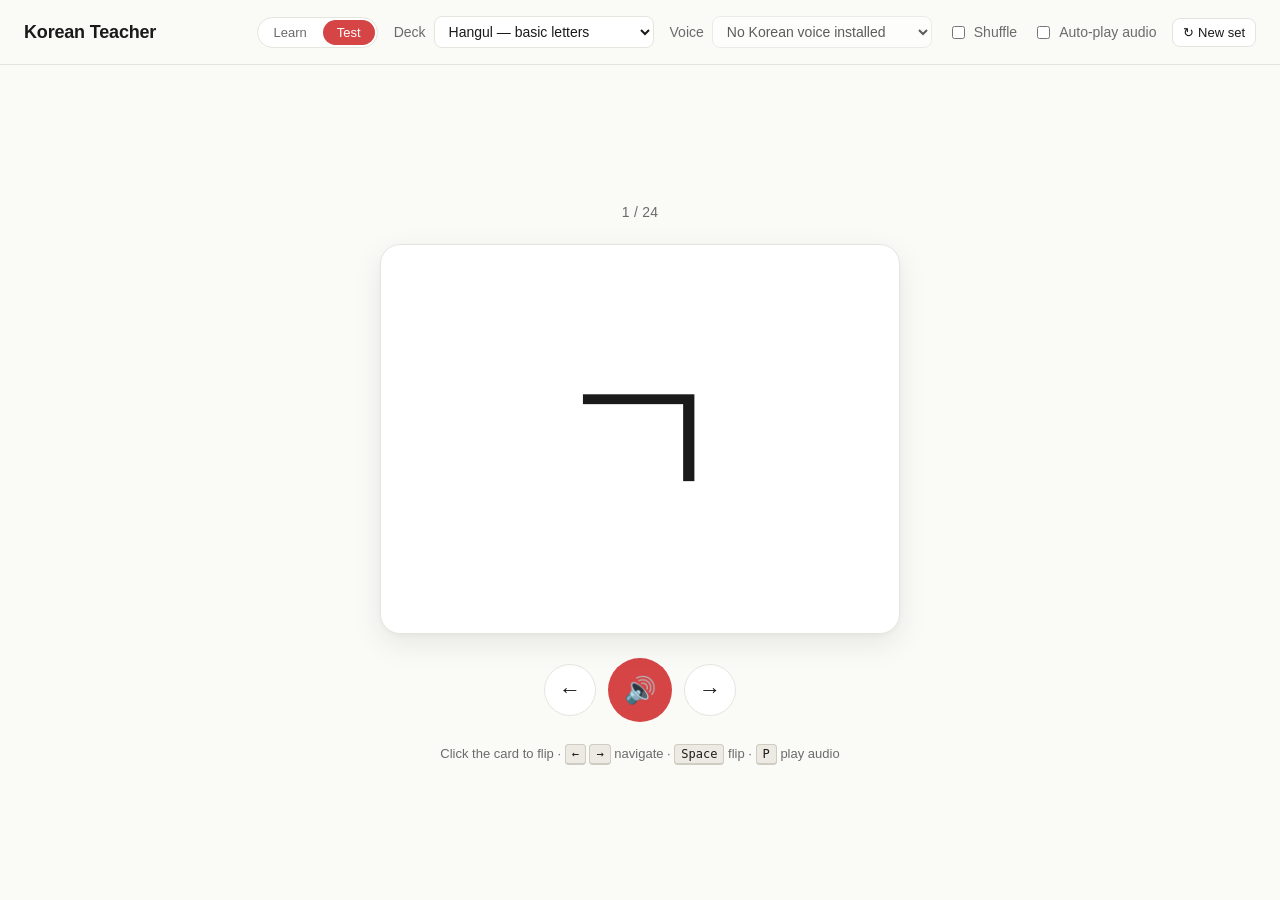
==== index.html @ 8304a4d2 "Initial commit: Korean Teacher flashcard app Vanilla HTML/CSS/JS web app for practicing Hangul readi" ====
<!doctype html>
<html lang="en">
<head>
  <meta charset="utf-8">
  <meta name="viewport" content="width=device-width, initial-scale=1, viewport-fit=cover">
  <meta name="color-scheme" content="light dark">
  <title>Korean Teacher</title>
  <link rel="stylesheet" href="styles.css">
</head>
<body>
  <header class="topbar">
    <h1>Korean Teacher</h1>
    <div class="controls-top">
      <div class="seg" role="radiogroup" aria-label="Mode">
        <button class="seg-btn" data-mode="learn" role="radio" aria-checked="false">Learn</button>
        <button class="seg-btn" data-mode="test"  role="radio" aria-checked="true">Test</button>
      </div>
      <label class="deck-select">
        Deck
        <select id="deck"></select>
      </label>
      <label class="deck-select">
        Voice
        <select id="voice"></select>
      </label>
      <label class="toggle">
        <input type="checkbox" id="shuffle">
        Shuffle
      </label>
      <label class="toggle">
        <input type="checkbox" id="autoplay">
        Auto-play audio
      </label>
      <button id="reshuffle" class="mini" title="New random order / regenerate">↻ New set</button>
    </div>
  </header>

  <main class="stage">
    <div class="counter" id="counter">— / —</div>

    <button class="card" id="card" data-mode="test" aria-label="Flashcard">
      <div class="card-inner" id="card-inner">
        <div class="face face-front">
          <div class="front-text" id="front-text">…</div>
          <div class="back-text learn-reveal" id="front-back-text"></div>
          <div class="extra-text learn-reveal" id="front-extra-text"></div>
        </div>
        <div class="face face-back">
          <div class="back-text" id="back-text">…</div>
          <div class="extra-text" id="extra-text"></div>
        </div>
      </div>
    </button>

    <div class="controls-bottom">
      <button id="prev" class="nav" aria-label="Previous">←</button>
      <button id="play" class="play" aria-label="Play audio">🔊</button>
      <button id="next" class="nav" aria-label="Next">→</button>
    </div>

    <p class="hint" id="hint">
      Click the card to flip · <kbd>←</kbd> <kbd>→</kbd> navigate · <kbd>Space</kbd> flip · <kbd>P</kbd> play audio
    </p>
  </main>

  <script src="data.js"></script>
  <script src="app.js"></script>
</body>
</html>
---- styles.css ----
:root {
  --bg: #fafaf7;
  --fg: #1a1a1a;
  --muted: #6b6b6b;
  --card-bg: #ffffff;
  --card-border: #e5e5e0;
  --card-shadow: 0 10px 30px rgba(0, 0, 0, 0.08), 0 2px 6px rgba(0, 0, 0, 0.04);
  --accent: #d64545;
  --accent-ink: #ffffff;
  --kbd-bg: #eceae3;
  --kbd-border: #cfccc2;
}

@media (prefers-color-scheme: dark) {
  :root {
    --bg: #151514;
    --fg: #f2f0ea;
    --muted: #9a9a94;
    --card-bg: #1f1f1e;
    --card-border: #35342f;
    --card-shadow: 0 10px 30px rgba(0, 0, 0, 0.5), 0 2px 6px rgba(0, 0, 0, 0.3);
    --accent: #e86a6a;
    --kbd-bg: #2a2927;
    --kbd-border: #3d3b37;
  }
}

* { box-sizing: border-box; }

html, body {
  margin: 0;
  padding: 0;
  height: 100%;
}

body {
  background: var(--bg);
  color: var(--fg);
  font-family: -apple-system, BlinkMacSystemFont, "Segoe UI", "Apple SD Gothic Neo",
               "Malgun Gothic", "Noto Sans KR", sans-serif;
  display: flex;
  flex-direction: column;
  min-height: 100vh;
}

/* ---------- Top bar ---------- */

.topbar {
  display: flex;
  flex-wrap: wrap;
  align-items: center;
  justify-content: space-between;
  gap: 16px;
  padding: 16px 24px;
  border-bottom: 1px solid var(--card-border);
}

.topbar h1 {
  margin: 0;
  font-size: 18px;
  font-weight: 600;
  letter-spacing: -0.01em;
}

.controls-top {
  display: flex;
  flex-wrap: wrap;
  align-items: center;
  gap: 16px;
}

.deck-select {
  display: inline-flex;
  align-items: center;
  gap: 8px;
  font-size: 14px;
  color: var(--muted);
}

select {
  font: inherit;
  font-size: 14px;
  color: var(--fg);
  background: var(--card-bg);
  border: 1px solid var(--card-border);
  border-radius: 8px;
  padding: 6px 10px;
  min-width: 220px;
}

.toggle {
  display: inline-flex;
  align-items: center;
  gap: 6px;
  font-size: 14px;
  color: var(--muted);
  cursor: pointer;
  user-select: none;
}

.toggle input { accent-color: var(--accent); }

button.mini {
  font: inherit;
  font-size: 13px;
  color: var(--fg);
  background: var(--card-bg);
  border: 1px solid var(--card-border);
  border-radius: 8px;
  padding: 6px 10px;
  cursor: pointer;
}

button.mini:hover { border-color: var(--accent); }

/* ---------- Mode segmented control ---------- */

.seg {
  display: inline-flex;
  border: 1px solid var(--card-border);
  border-radius: 999px;
  background: var(--card-bg);
  padding: 2px;
  gap: 2px;
}

.seg-btn {
  font: inherit;
  font-size: 13px;
  font-weight: 500;
  color: var(--muted);
  background: transparent;
  border: none;
  border-radius: 999px;
  padding: 5px 14px;
  cursor: pointer;
  transition: background 0.15s, color 0.15s;
}

.seg-btn[aria-checked="true"] {
  background: var(--accent);
  color: var(--accent-ink);
}

.seg-btn:not([aria-checked="true"]):hover { color: var(--fg); }

/* ---------- Stage / card ---------- */

.stage {
  flex: 1;
  display: flex;
  flex-direction: column;
  align-items: center;
  justify-content: center;
  gap: 24px;
  padding: 24px;
}

.counter {
  font-variant-numeric: tabular-nums;
  color: var(--muted);
  font-size: 14px;
  letter-spacing: 0.02em;
}

.card {
  all: unset;
  width: min(520px, 90vw);
  aspect-ratio: 4 / 3;
  perspective: 1200px;
  cursor: pointer;
  display: block;
}

.card-inner {
  position: relative;
  width: 100%;
  height: 100%;
  transition: transform 0.5s cubic-bezier(.2, .8, .2, 1);
  transform-style: preserve-3d;
}

.card.flipped .card-inner { transform: rotateY(180deg); }

/* Learn mode: no flipping, show everything on the front face. */
.learn-reveal { display: none; }
.card[data-mode="learn"] .card-inner { transform: none !important; transition: none; }
.card[data-mode="learn"] .face-back { display: none; }
.card[data-mode="learn"] .learn-reveal { display: block; }
.card[data-mode="learn"] .front-text { font-size: clamp(56px, 14vw, 140px); }
.card[data-mode="learn"] .face-front { gap: 4px; }
.card[data-mode="learn"] .face-front .back-text {
  font-size: clamp(22px, 4.5vw, 36px);
  color: var(--muted);
  font-weight: 500;
  margin-top: 8px;
}
.card[data-mode="learn"] .face-front .extra-text { margin-top: 2px; }

.face {
  position: absolute;
  inset: 0;
  backface-visibility: hidden;
  -webkit-backface-visibility: hidden;
  background: var(--card-bg);
  border: 1px solid var(--card-border);
  border-radius: 20px;
  box-shadow: var(--card-shadow);
  display: flex;
  flex-direction: column;
  align-items: center;
  justify-content: center;
  padding: 24px;
  text-align: center;
}

.face-back { transform: rotateY(180deg); }

.front-text {
  font-size: clamp(72px, 18vw, 180px);
  line-height: 1;
  font-weight: 500;
  letter-spacing: -0.02em;
}

.back-text {
  font-size: clamp(40px, 9vw, 88px);
  line-height: 1.1;
  font-weight: 500;
  letter-spacing: -0.01em;
}

.extra-text {
  margin-top: 12px;
  font-size: clamp(14px, 2.5vw, 20px);
  color: var(--muted);
}

/* ---------- Bottom controls ---------- */

.controls-bottom {
  display: flex;
  align-items: center;
  gap: 12px;
}

.nav, .play {
  font: inherit;
  background: var(--card-bg);
  color: var(--fg);
  border: 1px solid var(--card-border);
  border-radius: 999px;
  cursor: pointer;
  display: inline-flex;
  align-items: center;
  justify-content: center;
}

.nav {
  width: 52px;
  height: 52px;
  font-size: 22px;
}

.play {
  width: 64px;
  height: 64px;
  font-size: 26px;
  background: var(--accent);
  color: var(--accent-ink);
  border-color: transparent;
}

.nav:hover { border-color: var(--accent); }
.play:hover { filter: brightness(1.05); }
.nav:active, .play:active { transform: translateY(1px); }

.hint {
  color: var(--muted);
  font-size: 13px;
  text-align: center;
  margin: 0;
}

kbd {
  font-family: ui-monospace, SFMono-Regular, Menlo, monospace;
  font-size: 12px;
  padding: 2px 6px;
  border: 1px solid var(--kbd-border);
  border-bottom-width: 2px;
  border-radius: 4px;
  background: var(--kbd-bg);
  color: var(--fg);
}

/* ---------- Small screens ---------- */

@media (max-width: 520px) {
  .topbar { padding: 12px 16px; gap: 10px; }
  .topbar h1 { font-size: 16px; }
  .controls-top { gap: 10px; width: 100%; }
  select { flex: 1; min-width: 0; }
  .stage { padding: 16px; gap: 16px; }
  .nav { width: 44px; height: 44px; font-size: 20px; }
  .play { width: 56px; height: 56px; font-size: 24px; }
}
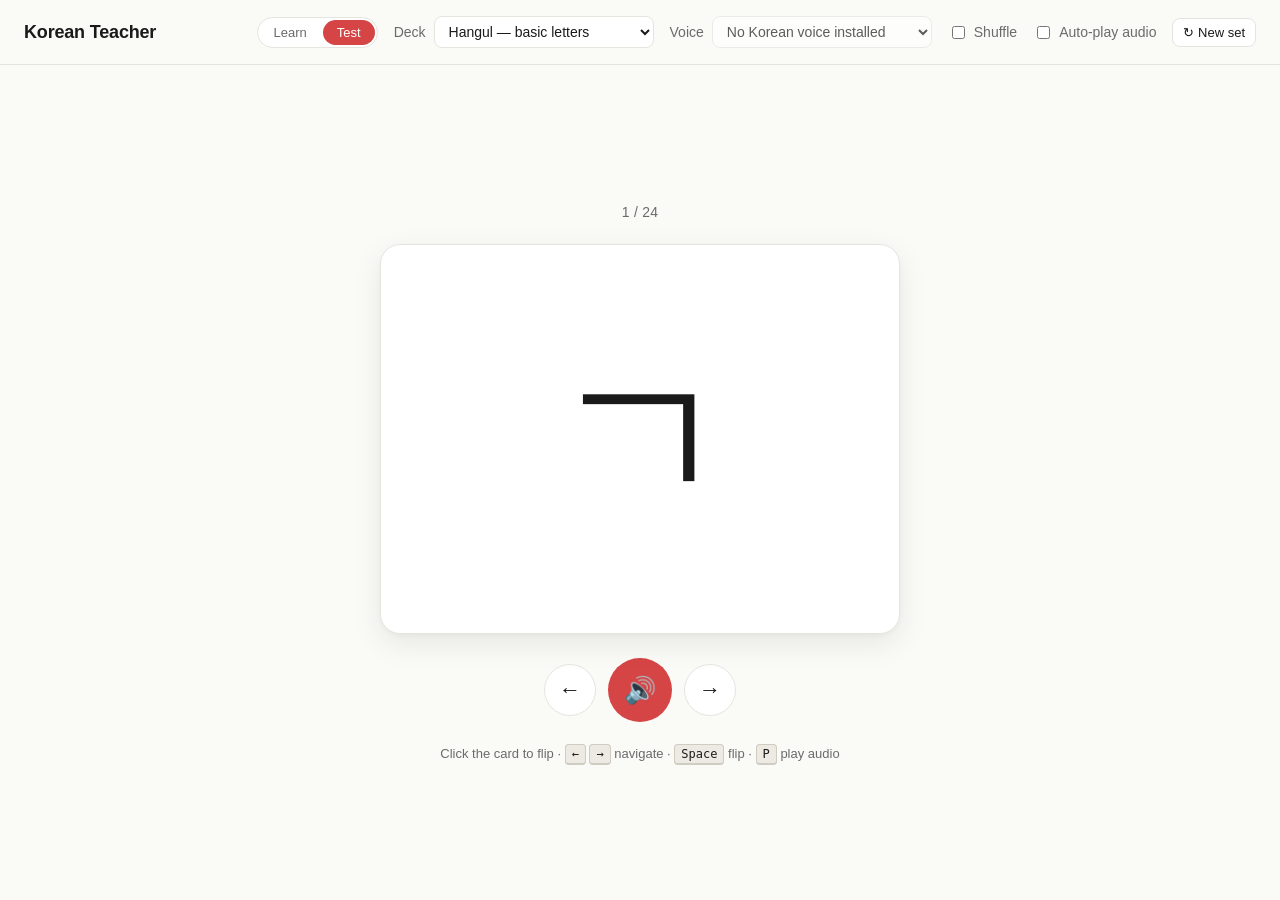
==== commit 6b01540d: "Make it a PWA: manifest, service worker, icons Adds offline support and installability. After first " ====
--- a/index.html
+++ b/index.html
@@ -4,8 +4,15 @@
   <meta charset="utf-8">
   <meta name="viewport" content="width=device-width, initial-scale=1, viewport-fit=cover">
   <meta name="color-scheme" content="light dark">
+  <meta name="theme-color" content="#d64545">
   <title>Korean Teacher</title>
   <link rel="stylesheet" href="styles.css">
+  <link rel="manifest" href="manifest.webmanifest">
+  <link rel="icon" href="icon.svg" type="image/svg+xml">
+  <link rel="apple-touch-icon" href="apple-touch-icon.png">
+  <meta name="apple-mobile-web-app-capable" content="yes">
+  <meta name="apple-mobile-web-app-title" content="Korean">
+  <meta name="apple-mobile-web-app-status-bar-style" content="default">
 </head>
 <body>
   <header class="topbar">
@@ -65,5 +72,14 @@
 
   <script src="data.js"></script>
   <script src="app.js"></script>
+  <script>
+    if ("serviceWorker" in navigator) {
+      window.addEventListener("load", () => {
+        navigator.serviceWorker.register("service-worker.js").catch((err) => {
+          console.warn("Service worker registration failed:", err);
+        });
+      });
+    }
+  </script>
 </body>
 </html>
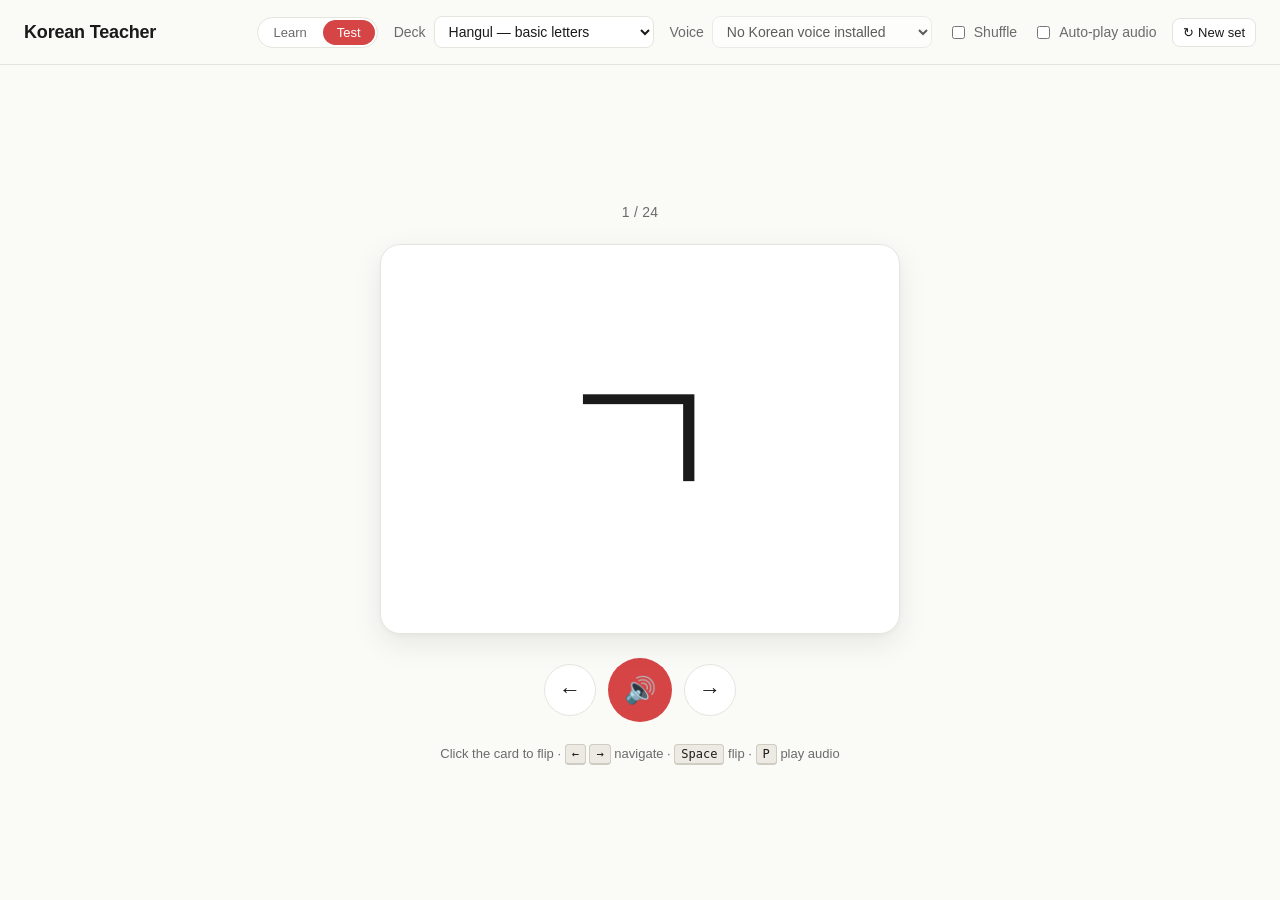
==== commit 9316de62: "Fix speech synthesis bugs and relocate service worker registration Three real bugs in the flashcard " ====
--- a/index.html
+++ b/index.html
@@ -72,14 +72,5 @@
 
   <script src="data.js"></script>
   <script src="app.js"></script>
-  <script>
-    if ("serviceWorker" in navigator) {
-      window.addEventListener("load", () => {
-        navigator.serviceWorker.register("service-worker.js").catch((err) => {
-          console.warn("Service worker registration failed:", err);
-        });
-      });
-    }
-  </script>
 </body>
 </html>
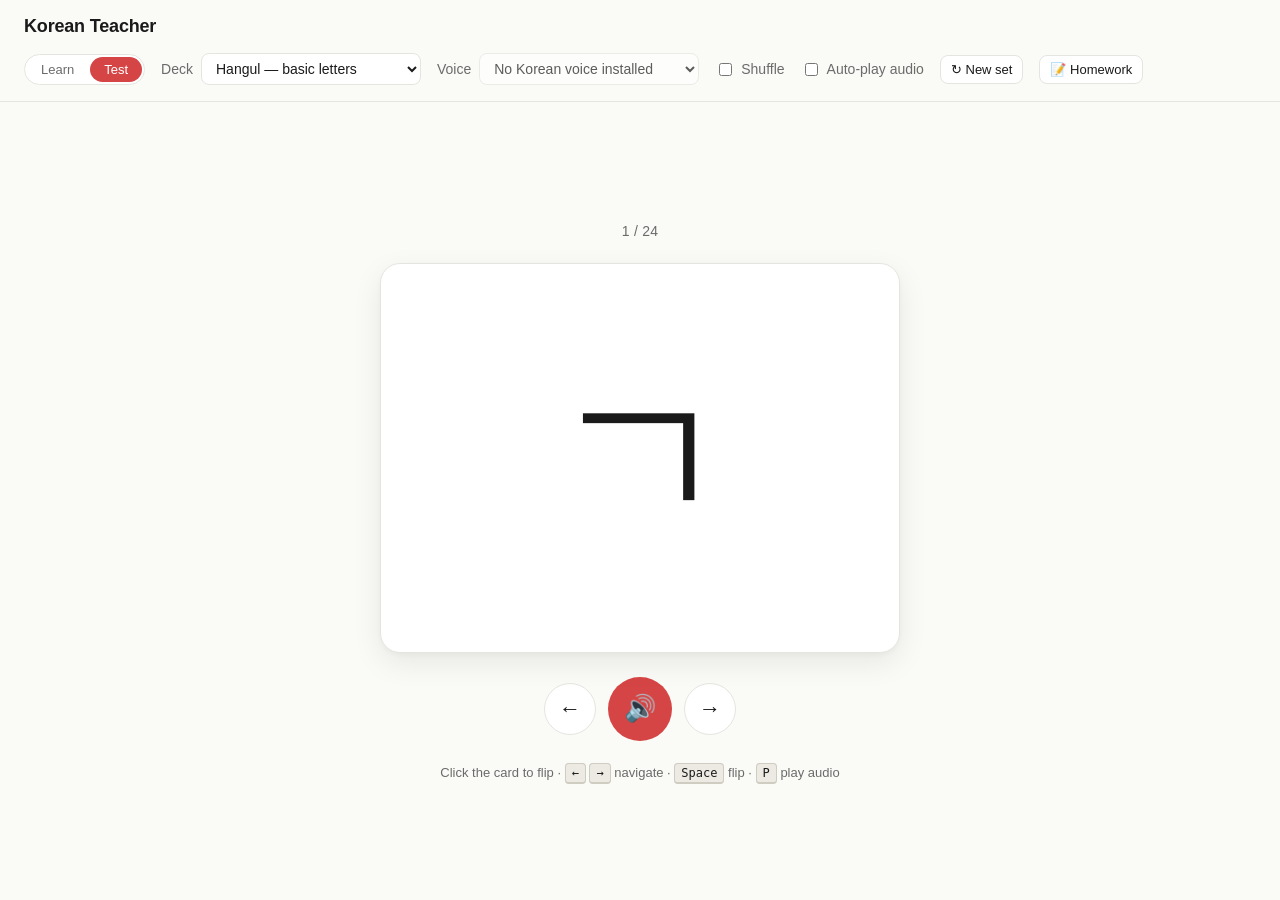
==== commit a8f40f27: "Add the homework helper A second page in the PWA that drafts the weekly diary homework: you describe" ====
--- a/index.html
+++ b/index.html
@@ -39,6 +39,7 @@
         Auto-play audio
       </label>
       <button id="reshuffle" class="mini" title="New random order / regenerate">↻ New set</button>
+      <a class="mini" href="homework.html">📝 Homework</a>
     </div>
   </header>
 
--- a/styles.css
+++ b/styles.css
@@ -40,7 +40,12 @@
                "Malgun Gothic", "Noto Sans KR", sans-serif;
   display: flex;
   flex-direction: column;
-  min-height: 100vh;
+  /* dvh, not vh: on mobile Safari 100vh is the *expanded* viewport, so the last
+     controls sit below the fold whenever the browser chrome is showing. */
+  min-height: 100dvh;
+  /* index.html sets viewport-fit=cover, so without this the bottom controls sit
+     under the iOS home indicator, where the swipe-up gesture swallows taps. */
+  padding-bottom: env(safe-area-inset-bottom);
 }
 
 /* ---------- Top bar ---------- */
@@ -100,7 +105,9 @@
 
 .toggle input { accent-color: var(--accent); }
 
-button.mini {
+/* Not qualified with `button` — the homework link is an <a>, which would
+   otherwise render completely unstyled. */
+.mini {
   font: inherit;
   font-size: 13px;
   color: var(--fg);
@@ -111,7 +118,9 @@
   cursor: pointer;
 }
 
-button.mini:hover { border-color: var(--accent); }
+.mini:hover { border-color: var(--accent); }
+
+a.mini { display: inline-block; text-decoration: none; }
 
 /* ---------- Mode segmented control ---------- */
 
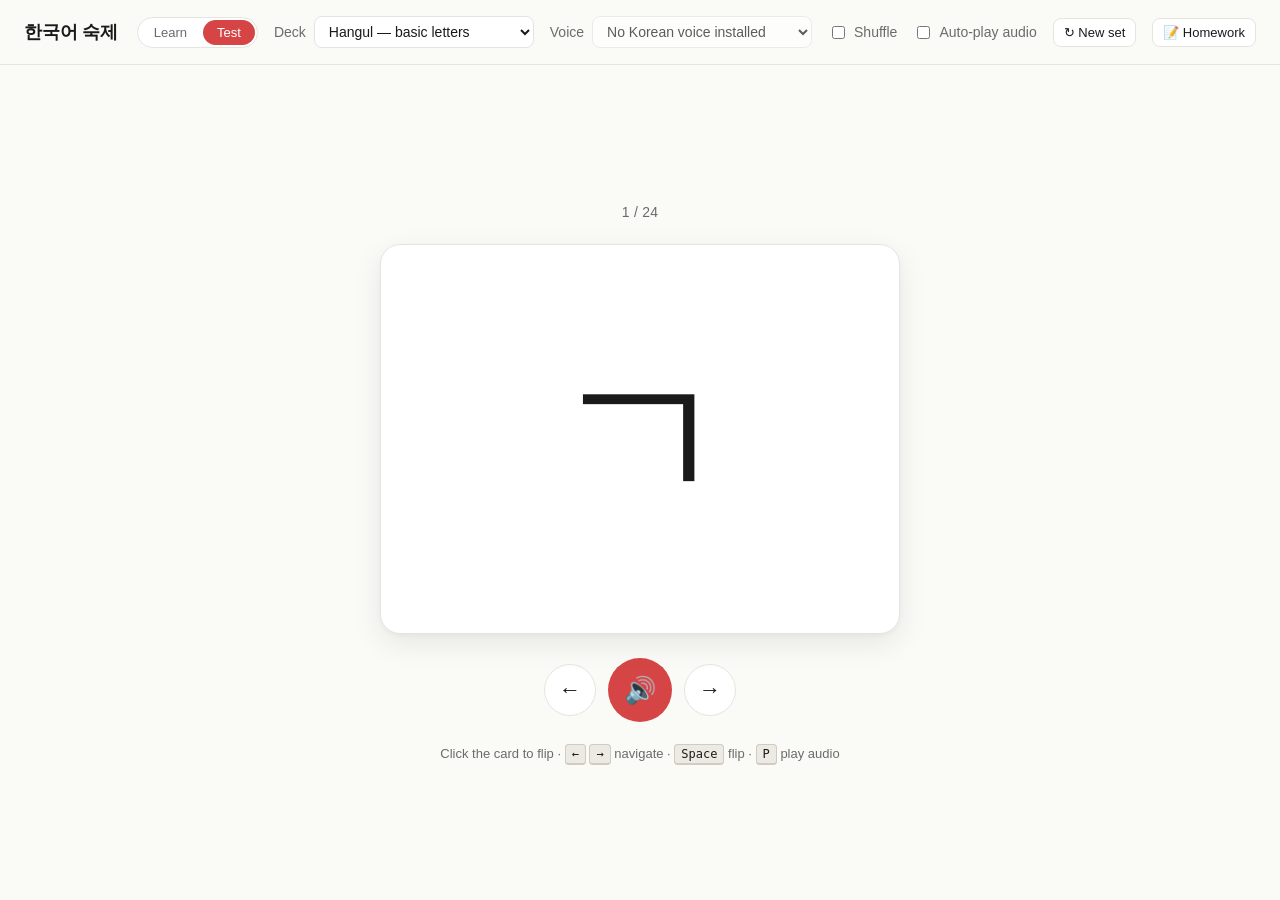
==== commit bcfba8c1: "Rename to 한국어 숙제, add a live call, add a teacher personality Rename across the manifest, both page t" ====
--- a/index.html
+++ b/index.html
@@ -5,18 +5,18 @@
   <meta name="viewport" content="width=device-width, initial-scale=1, viewport-fit=cover">
   <meta name="color-scheme" content="light dark">
   <meta name="theme-color" content="#d64545">
-  <title>Korean Teacher</title>
+  <title>한국어 숙제</title>
   <link rel="stylesheet" href="styles.css">
   <link rel="manifest" href="manifest.webmanifest">
   <link rel="icon" href="icon.svg" type="image/svg+xml">
   <link rel="apple-touch-icon" href="apple-touch-icon.png">
   <meta name="apple-mobile-web-app-capable" content="yes">
-  <meta name="apple-mobile-web-app-title" content="Korean">
+  <meta name="apple-mobile-web-app-title" content="한국어">
   <meta name="apple-mobile-web-app-status-bar-style" content="default">
 </head>
 <body>
   <header class="topbar">
-    <h1>Korean Teacher</h1>
+    <h1>한국어 숙제</h1>
     <div class="controls-top">
       <div class="seg" role="radiogroup" aria-label="Mode">
         <button class="seg-btn" data-mode="learn" role="radio" aria-checked="false">Learn</button>
